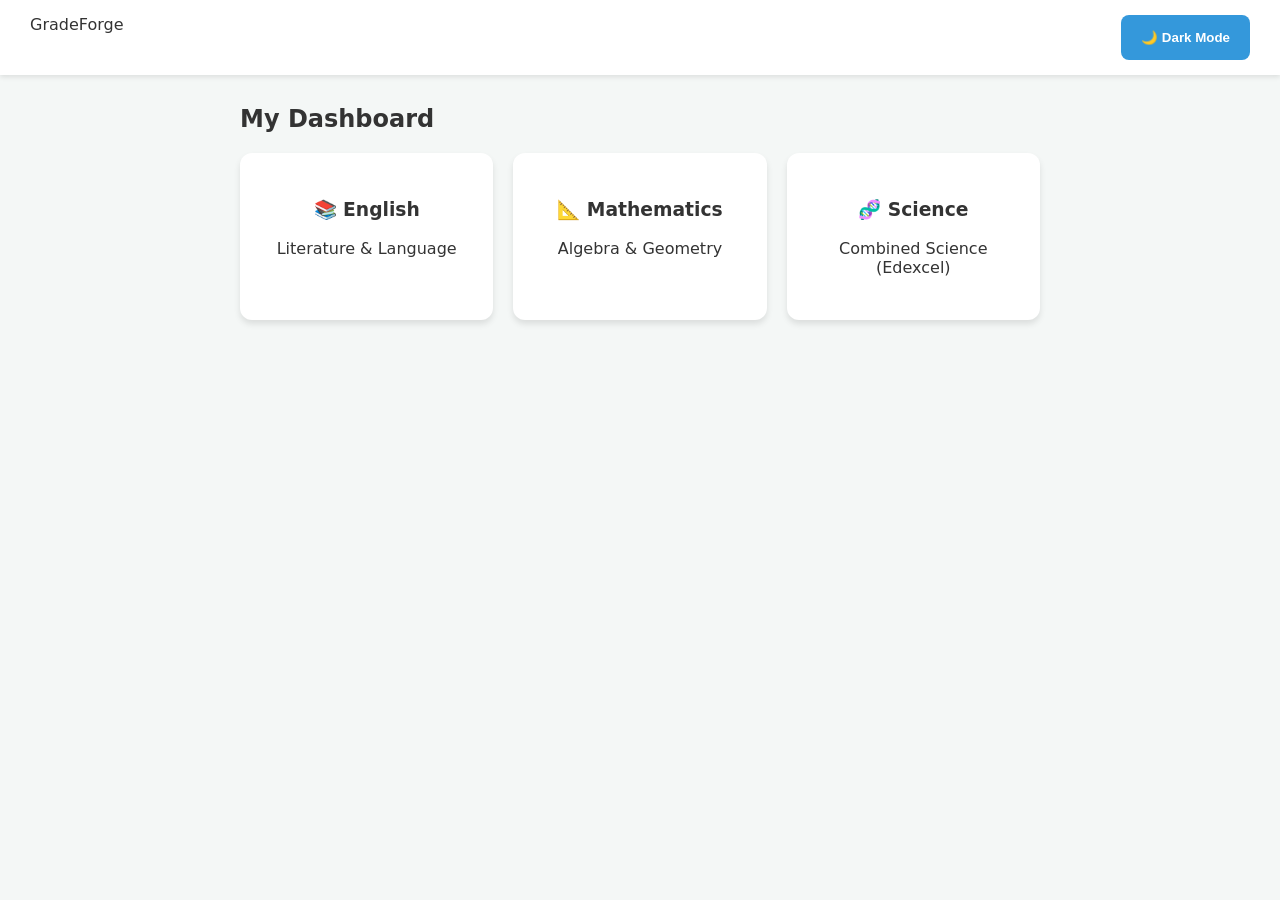
==== index.html @ 99d4a9f8 "Update index.html" ====
<!DOCTYPE html>
<html lang="en">
<head>
    <meta charset="UTF-8">
    <meta name="viewport" content="width=device-width, initial-scale=1.0">
    <title>GradeForge | Study Suite</title>
    <link rel="stylesheet" href="style.css">
</head>
<body>

<nav>
    <div class="logo">GradeForge</div>
    <button class="primary-btn" onclick="toggleTheme()" id="theme-toggle">🌙 Dark Mode</button>
</nav>

<main id="app">
    <section id="home">
        <h1>My Dashboard</h1>
        <div class="subject-grid">
            <div class="subject-card" onclick="loadSubject('eng')">
                <h3>📚 English</h3>
                <p>Literature & Language</p>
            </div>
            <div class="subject-card" onclick="loadSubject('math')">
                <h3>📐 Mathematics</h3>
                <p>Algebra & Geometry</p>
            </div>
            <div class="subject-card" onclick="loadSubject('sci')">
                <h3>🧬 Science</h3>
                <p>Combined Science (Edexcel)</p>
            </div>
        </div>
    </section>

    <section id="study" class="hidden">
        <button class="primary-btn" onclick="goHome()">← Back</button>
        <h1 id="sub-title">Subject Title</h1>
        
        <div class="tabs">
            <button id="t-notes" class="tab-btn active" onclick="setTab('notes')">Notes</button>
            <button id="t-flash" class="tab-btn" onclick="setTab('flash')">Flashcards</button>
        </div>

        <div id="v-notes" class="content-box">
            <div id="note-body">Select a subject to see your notes.</div>
        </div>

        <div id="v-flash" class="content-box hidden">
            <div id="flash-filters" class="filter-group hidden">
                <button class="filter-btn active" onclick="filterCards('ALL')">All</button>
                <button class="filter-btn" onclick="filterCards('BIOLOGY')">Bio</button>
                <button class="filter-btn" onclick="filterCards('CHEMISTRY')">Chem</button>
                <button class="filter-btn" onclick="filterCards('PHYSICS')">Phys</button>
            </div>

            <div class="flashcard-box">
                <div class="card-part front-part">
                    <small id="f-topic">QUESTION</small>
                    <div id="f-front">Loading cards...</div>
                </div>
                <div class="card-part back-part" id="f-back-wrapper" style="display:none;">
                    <small>ANSWER</small>
                    <div id="f-back"></div>
                </div>
            </div>

            <div class="flash-controls">
                <button class="primary-btn" id="reveal-btn" onclick="toggleAnswer()">Show Answer</button>
                <button class="primary-btn next-btn" onclick="handleNextCard()">Next Card →</button>
                <button class="primary-btn shuffle-btn" onclick="shuffleCurrentDeck()">🔀 Shuffle Deck</button>
            </div>
        </div>
    </section>
</main>

<script src="script.js"></script>
</body>
</html>
---- style.css ----
:root {
    --bg: #f4f7f6;
    --text: #333;
    --card: #ffffff;
    --accent: #3498db;
    --border: #dfe6e9;
}

body.dark {
    --bg: #1a1a1a;
    --text: #e0e0e0;
    --card: #2d2d2d;
    --accent: #2980b9;
    --border: #444;
}

body {
    background-color: var(--bg);
    color: var(--text);
    font-family: 'Segoe UI', system-ui, sans-serif;
    margin: 0;
    transition: 0.3s;
}

nav {
    display: flex;
    justify-content: space-between;
    padding: 15px 30px;
    background: var(--card);
    box-shadow: 0 2px 5px rgba(0,0,0,0.1);
}

main { max-width: 800px; margin: 30px auto; padding: 0 20px; }

.subject-grid { display: grid; grid-template-columns: repeat(auto-fit, minmax(200px, 1fr)); gap: 20px; }
.subject-card { background: var(--card); padding: 25px; border-radius: 12px; cursor: pointer; text-align: center; box-shadow: 0 4px 6px rgba(0,0,0,0.1); border: 2px solid transparent; }
.subject-card:hover { border-color: var(--accent); }

.tabs { display: flex; gap: 10px; margin: 20px 0; }
.tab-btn { flex: 1; padding: 12px; border: none; background: #ccc; cursor: pointer; border-radius: 5px; font-weight: bold; }
.tab-btn.active { background: var(--accent); color: white; }

.content-box { background: var(--card); padding: 25px; border-radius: 10px; box-shadow: 0 4px 6px rgba(0,0,0,0.1); }
.hidden { display: none !important; }

/* STACKED FLASHCARD DESIGN */
.flashcard-box { width: 100%; margin-bottom: 20px; }
.card-part { padding: 30px; border-radius: 12px; text-align: center; font-size: 1.2rem; margin-bottom: 12px; border-left: 10px solid transparent; }
.front-part { background: var(--accent); color: white; border-left-color: #2980b9; }
.back-part { background: #27ae60; color: white; border-left-color: #1e8449; animation: slideIn 0.3s ease-out; }

@keyframes slideIn { from { opacity: 0; transform: translateY(-10px); } to { opacity: 1; transform: translateY(0); } }

.flash-controls { display: flex; flex-direction: column; gap: 12px; }
.next-btn { background: #34495e !important; }

small { display: block; font-size: 0.7rem; text-transform: uppercase; margin-bottom: 10px; opacity: 0.8; }

.primary-btn { background: var(--accent); color: white; border: none; padding: 15px 20px; border-radius: 8px; cursor: pointer; font-weight: bold; }
.quiz-opt { display: block; width: 100%; padding: 12px; margin: 8px 0; background: var(--bg); color: var(--text); border: 1px solid #ccc; border-radius: 5px; cursor: pointer; text-align: left; }
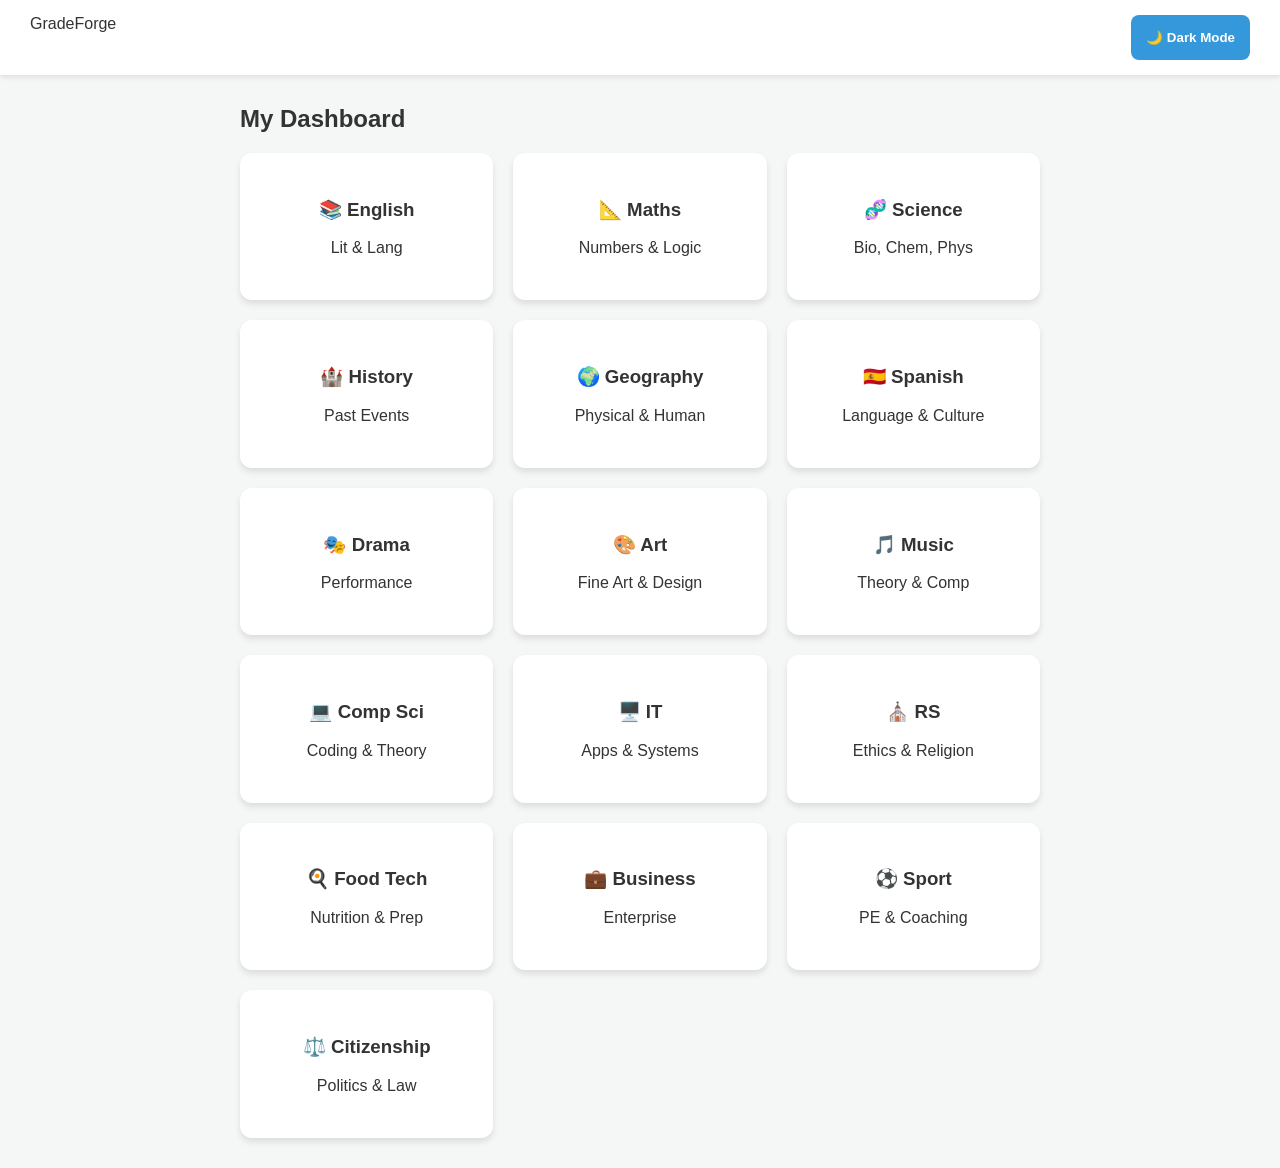
==== commit b1e9077d: "Update index.html" ====
--- a/index.html
+++ b/index.html
@@ -17,18 +17,22 @@
     <section id="home">
         <h1>My Dashboard</h1>
         <div class="subject-grid">
-            <div class="subject-card" onclick="loadSubject('eng')">
-                <h3>📚 English</h3>
-                <p>Literature & Language</p>
-            </div>
-            <div class="subject-card" onclick="loadSubject('math')">
-                <h3>📐 Mathematics</h3>
-                <p>Algebra & Geometry</p>
-            </div>
-            <div class="subject-card" onclick="loadSubject('sci')">
-                <h3>🧬 Science</h3>
-                <p>Combined Science (Edexcel)</p>
-            </div>
+            <div class="subject-card" onclick="loadSubject('eng')"><h3>📚 English</h3><p>Lit & Lang</p></div>
+            <div class="subject-card" onclick="loadSubject('math')"><h3>📐 Maths</h3><p>Numbers & Logic</p></div>
+            <div class="subject-card" onclick="loadSubject('sci')"><h3>🧬 Science</h3><p>Bio, Chem, Phys</p></div>
+            <div class="subject-card" onclick="loadSubject('hist')"><h3>🏰 History</h3><p>Past Events</p></div>
+            <div class="subject-card" onclick="loadSubject('geo')"><h3>🌍 Geography</h3><p>Physical & Human</p></div>
+            <div class="subject-card" onclick="loadSubject('span')"><h3>🇪🇸 Spanish</h3><p>Language & Culture</p></div>
+            <div class="subject-card" onclick="loadSubject('dra')"><h3>🎭 Drama</h3><p>Performance</p></div>
+            <div class="subject-card" onclick="loadSubject('art')"><h3>🎨 Art</h3><p>Fine Art & Design</p></div>
+            <div class="subject-card" onclick="loadSubject('mus')"><h3>🎵 Music</h3><p>Theory & Comp</p></div>
+            <div class="subject-card" onclick="loadSubject('cs')"><h3>💻 Comp Sci</h3><p>Coding & Theory</p></div>
+            <div class="subject-card" onclick="loadSubject('it')"><h3>🖥️ IT</h3><p>Apps & Systems</p></div>
+            <div class="subject-card" onclick="loadSubject('rs')"><h3>⛪ RS</h3><p>Ethics & Religion</p></div>
+            <div class="subject-card" onclick="loadSubject('food')"><h3>🍳 Food Tech</h3><p>Nutrition & Prep</p></div>
+            <div class="subject-card" onclick="loadSubject('biz')"><h3>💼 Business</h3><p>Enterprise</p></div>
+            <div class="subject-card" onclick="loadSubject('sport')"><h3>⚽ Sport</h3><p>PE & Coaching</p></div>
+            <div class="subject-card" onclick="loadSubject('cit')"><h3>⚖️ Citizenship</h3><p>Politics & Law</p></div>
         </div>
     </section>
 
@@ -42,7 +46,7 @@
         </div>
 
         <div id="v-notes" class="content-box">
-            <div id="note-body">Select a subject to see your notes.</div>
+            <div id="note-body">Select a subject.</div>
         </div>
 
         <div id="v-flash" class="content-box hidden">
--- a/style.css
+++ b/style.css
@@ -1,37 +1,11 @@
-:root {
-    --bg: #f4f7f6;
-    --text: #333;
-    --card: #ffffff;
-    --accent: #3498db;
-    --border: #dfe6e9;
-}
+:root { --bg: #f4f7f6; --text: #333; --card: #ffffff; --accent: #3498db; --border: #dfe6e9; }
+body.dark { --bg: #1a1a1a; --text: #e0e0e0; --card: #2d2d2d; --accent: #2980b9; --border: #444; }
 
-body.dark {
-    --bg: #1a1a1a;
-    --text: #e0e0e0;
-    --card: #2d2d2d;
-    --accent: #2980b9;
-    --border: #444;
-}
-
-body {
-    background-color: var(--bg);
-    color: var(--text);
-    font-family: 'Segoe UI', system-ui, sans-serif;
-    margin: 0;
-    transition: 0.3s;
-}
-
-nav {
-    display: flex;
-    justify-content: space-between;
-    padding: 15px 30px;
-    background: var(--card);
-    box-shadow: 0 2px 5px rgba(0,0,0,0.1);
-}
-
+body { background-color: var(--bg); color: var(--text); font-family: sans-serif; margin: 0; transition: 0.3s; }
+nav { display: flex; justify-content: space-between; padding: 15px 30px; background: var(--card); box-shadow: 0 2px 5px rgba(0,0,0,0.1); }
 main { max-width: 800px; margin: 30px auto; padding: 0 20px; }
 
+.hidden { display: none !important; }
 .subject-grid { display: grid; grid-template-columns: repeat(auto-fit, minmax(200px, 1fr)); gap: 20px; }
 .subject-card { background: var(--card); padding: 25px; border-radius: 12px; cursor: pointer; text-align: center; box-shadow: 0 4px 6px rgba(0,0,0,0.1); border: 2px solid transparent; }
 .subject-card:hover { border-color: var(--accent); }
@@ -40,21 +14,20 @@
 .tab-btn { flex: 1; padding: 12px; border: none; background: #ccc; cursor: pointer; border-radius: 5px; font-weight: bold; }
 .tab-btn.active { background: var(--accent); color: white; }
 
-.content-box { background: var(--card); padding: 25px; border-radius: 10px; box-shadow: 0 4px 6px rgba(0,0,0,0.1); }
-.hidden { display: none !important; }
+.content-box { background: var(--card); padding: 20px; border-radius: 10px; box-shadow: 0 4px 6px rgba(0,0,0,0.1); }
 
-/* STACKED FLASHCARD DESIGN */
-.flashcard-box { width: 100%; margin-bottom: 20px; }
-.card-part { padding: 30px; border-radius: 12px; text-align: center; font-size: 1.2rem; margin-bottom: 12px; border-left: 10px solid transparent; }
+.card-part { padding: 30px; border-radius: 12px; text-align: center; font-size: 1.1rem; margin-bottom: 12px; border-left: 8px solid transparent; }
 .front-part { background: var(--accent); color: white; border-left-color: #2980b9; }
-.back-part { background: #27ae60; color: white; border-left-color: #1e8449; animation: slideIn 0.3s ease-out; }
+.back-part { background: #27ae60; color: white; border-left-color: #1e8449; animation: slideIn 0.2s ease-out; }
+@keyframes slideIn { from { opacity: 0; transform: translateY(-5px); } to { opacity: 1; transform: translateY(0); } }
 
-@keyframes slideIn { from { opacity: 0; transform: translateY(-10px); } to { opacity: 1; transform: translateY(0); } }
+.filter-group { display: flex; gap: 8px; margin-bottom: 15px; justify-content: center; flex-wrap: wrap; }
+.filter-btn { padding: 6px 12px; border: 2px solid var(--accent); background: transparent; color: var(--text); border-radius: 20px; cursor: pointer; font-size: 0.8rem; font-weight: bold; }
+.filter-btn.active { background: var(--accent); color: white; }
 
 .flash-controls { display: flex; flex-direction: column; gap: 12px; }
+.primary-btn { background: var(--accent); color: white; border: none; padding: 15px; border-radius: 8px; cursor: pointer; font-weight: bold; }
 .next-btn { background: #34495e !important; }
+.shuffle-btn { background: #8e44ad !important; margin-top: 5px; } /* Purple Shuffle Button */
 
-small { display: block; font-size: 0.7rem; text-transform: uppercase; margin-bottom: 10px; opacity: 0.8; }
-
-.primary-btn { background: var(--accent); color: white; border: none; padding: 15px 20px; border-radius: 8px; cursor: pointer; font-weight: bold; }
-.quiz-opt { display: block; width: 100%; padding: 12px; margin: 8px 0; background: var(--bg); color: var(--text); border: 1px solid #ccc; border-radius: 5px; cursor: pointer; text-align: left; }
+small { display: block; font-size: 0.7rem; text-transform: uppercase; margin-bottom: 5px; opacity: 0.8; }
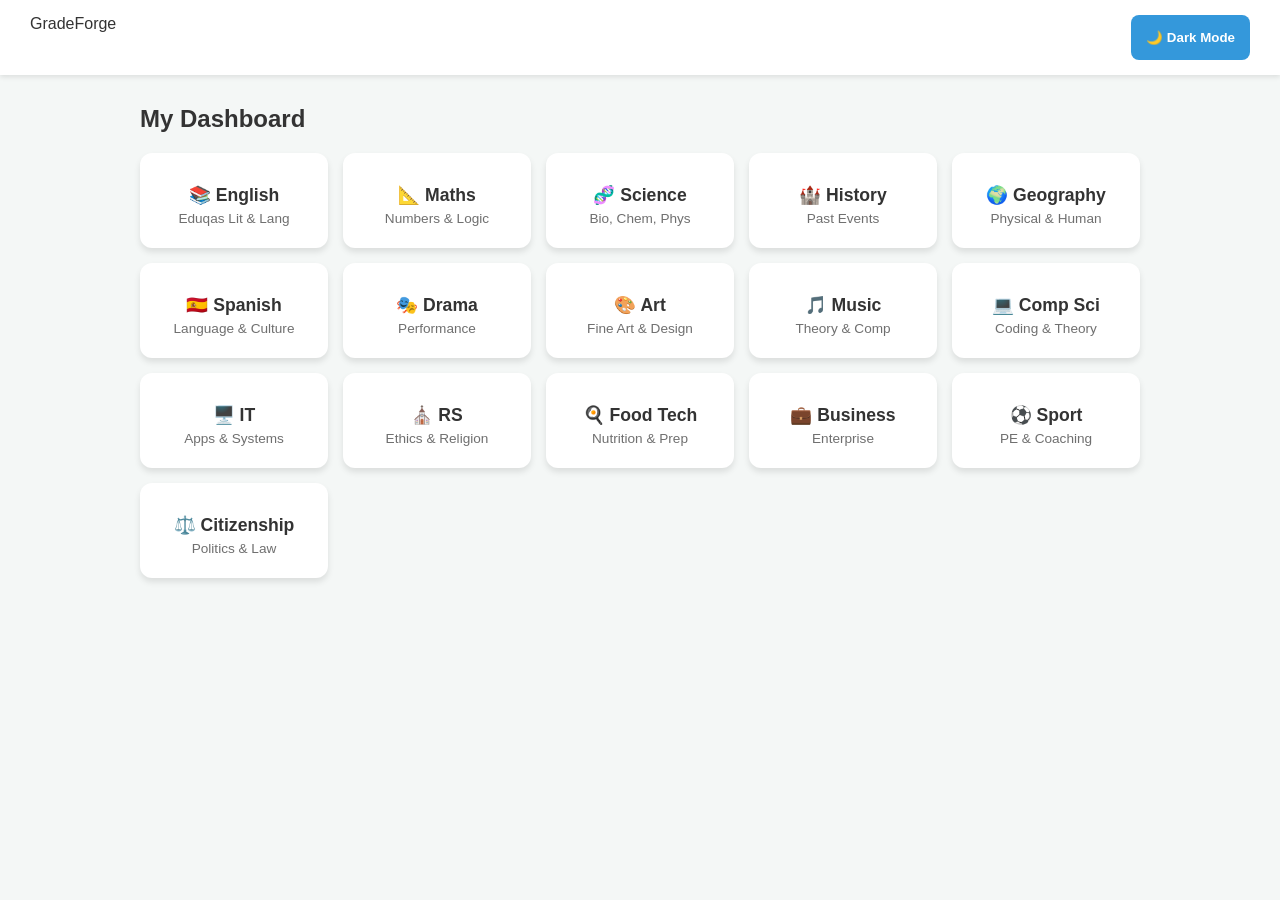
==== commit 7ad6361a: "Update index.html" ====
--- a/index.html
+++ b/index.html
@@ -17,7 +17,7 @@
     <section id="home">
         <h1>My Dashboard</h1>
         <div class="subject-grid">
-            <div class="subject-card" onclick="loadSubject('eng')"><h3>📚 English</h3><p>Lit & Lang</p></div>
+            <div class="subject-card" onclick="loadSubject('eng')"><h3>📚 English</h3><p>Eduqas Lit & Lang</p></div>
             <div class="subject-card" onclick="loadSubject('math')"><h3>📐 Maths</h3><p>Numbers & Logic</p></div>
             <div class="subject-card" onclick="loadSubject('sci')"><h3>🧬 Science</h3><p>Bio, Chem, Phys</p></div>
             <div class="subject-card" onclick="loadSubject('hist')"><h3>🏰 History</h3><p>Past Events</p></div>
@@ -41,7 +41,7 @@
         <h1 id="sub-title">Subject Title</h1>
         
         <div class="tabs">
-            <button id="t-notes" class="tab-btn active" onclick="setTab('notes')">Notes</button>
+            <button id="t-notes" class="tab-btn active" onclick="setTab('notes')">Notes/Exam Prep</button>
             <button id="t-flash" class="tab-btn" onclick="setTab('flash')">Flashcards</button>
         </div>
 
--- a/style.css
+++ b/style.css
@@ -3,31 +3,32 @@
 
 body { background-color: var(--bg); color: var(--text); font-family: sans-serif; margin: 0; transition: 0.3s; }
 nav { display: flex; justify-content: space-between; padding: 15px 30px; background: var(--card); box-shadow: 0 2px 5px rgba(0,0,0,0.1); }
-main { max-width: 800px; margin: 30px auto; padding: 0 20px; }
+main { max-width: 1000px; margin: 30px auto; padding: 0 20px; }
 
 .hidden { display: none !important; }
-.subject-grid { display: grid; grid-template-columns: repeat(auto-fit, minmax(200px, 1fr)); gap: 20px; }
-.subject-card { background: var(--card); padding: 25px; border-radius: 12px; cursor: pointer; text-align: center; box-shadow: 0 4px 6px rgba(0,0,0,0.1); border: 2px solid transparent; }
-.subject-card:hover { border-color: var(--accent); }
+.subject-grid { display: grid; grid-template-columns: repeat(auto-fill, minmax(180px, 1fr)); gap: 15px; }
+.subject-card { background: var(--card); padding: 20px; border-radius: 12px; cursor: pointer; text-align: center; box-shadow: 0 4px 6px rgba(0,0,0,0.1); border: 2px solid transparent; transition: 0.2s; }
+.subject-card:hover { border-color: var(--accent); transform: translateY(-3px); }
+.subject-card h3 { margin: 10px 0 5px 0; font-size: 1.1rem; }
+.subject-card p { margin: 0; font-size: 0.85rem; opacity: 0.7; }
 
 .tabs { display: flex; gap: 10px; margin: 20px 0; }
 .tab-btn { flex: 1; padding: 12px; border: none; background: #ccc; cursor: pointer; border-radius: 5px; font-weight: bold; }
 .tab-btn.active { background: var(--accent); color: white; }
 
 .content-box { background: var(--card); padding: 20px; border-radius: 10px; box-shadow: 0 4px 6px rgba(0,0,0,0.1); }
-
 .card-part { padding: 30px; border-radius: 12px; text-align: center; font-size: 1.1rem; margin-bottom: 12px; border-left: 8px solid transparent; }
 .front-part { background: var(--accent); color: white; border-left-color: #2980b9; }
 .back-part { background: #27ae60; color: white; border-left-color: #1e8449; animation: slideIn 0.2s ease-out; }
+
 @keyframes slideIn { from { opacity: 0; transform: translateY(-5px); } to { opacity: 1; transform: translateY(0); } }
 
 .filter-group { display: flex; gap: 8px; margin-bottom: 15px; justify-content: center; flex-wrap: wrap; }
 .filter-btn { padding: 6px 12px; border: 2px solid var(--accent); background: transparent; color: var(--text); border-radius: 20px; cursor: pointer; font-size: 0.8rem; font-weight: bold; }
 .filter-btn.active { background: var(--accent); color: white; }
 
-.flash-controls { display: flex; flex-direction: column; gap: 12px; }
+.flash-controls { display: flex; flex-direction: column; gap: 10px; }
 .primary-btn { background: var(--accent); color: white; border: none; padding: 15px; border-radius: 8px; cursor: pointer; font-weight: bold; }
 .next-btn { background: #34495e !important; }
-.shuffle-btn { background: #8e44ad !important; margin-top: 5px; } /* Purple Shuffle Button */
-
+.shuffle-btn { background: #8e44ad !important; }
 small { display: block; font-size: 0.7rem; text-transform: uppercase; margin-bottom: 5px; opacity: 0.8; }
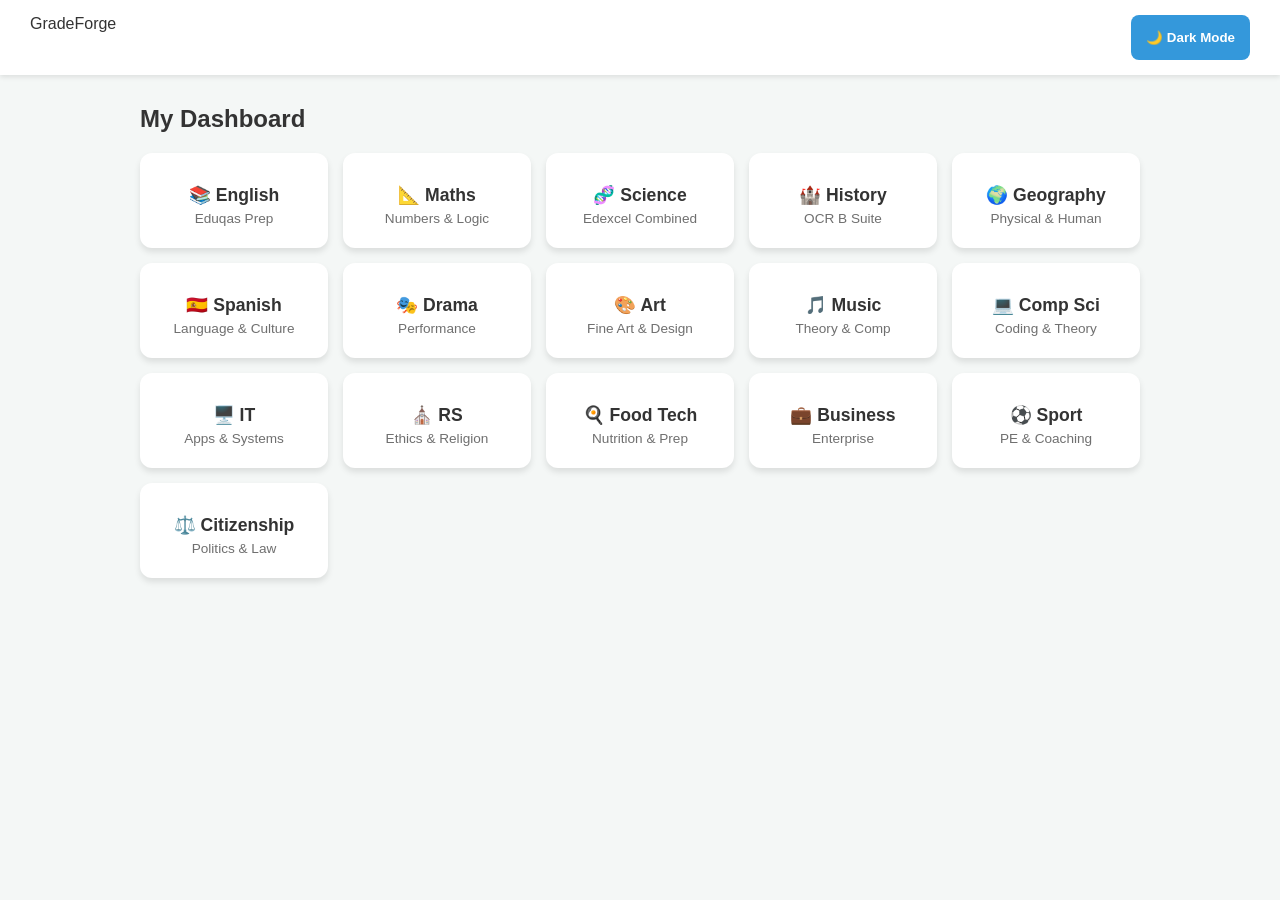
==== commit 0beacafd: "Update index.html" ====
--- a/index.html
+++ b/index.html
@@ -17,10 +17,10 @@
     <section id="home">
         <h1>My Dashboard</h1>
         <div class="subject-grid">
-            <div class="subject-card" onclick="loadSubject('eng')"><h3>📚 English</h3><p>Eduqas Lit & Lang</p></div>
+            <div class="subject-card" onclick="loadSubject('eng')"><h3>📚 English</h3><p>Eduqas Prep</p></div>
             <div class="subject-card" onclick="loadSubject('math')"><h3>📐 Maths</h3><p>Numbers & Logic</p></div>
-            <div class="subject-card" onclick="loadSubject('sci')"><h3>🧬 Science</h3><p>Bio, Chem, Phys</p></div>
-            <div class="subject-card" onclick="loadSubject('hist')"><h3>🏰 History</h3><p>Past Events</p></div>
+            <div class="subject-card" onclick="loadSubject('sci')"><h3>🧬 Science</h3><p>Edexcel Combined</p></div>
+            <div class="subject-card" onclick="loadSubject('hist')"><h3>🏰 History</h3><p>OCR B Suite</p></div>
             <div class="subject-card" onclick="loadSubject('geo')"><h3>🌍 Geography</h3><p>Physical & Human</p></div>
             <div class="subject-card" onclick="loadSubject('span')"><h3>🇪🇸 Spanish</h3><p>Language & Culture</p></div>
             <div class="subject-card" onclick="loadSubject('dra')"><h3>🎭 Drama</h3><p>Performance</p></div>
--- a/style.css
+++ b/style.css
@@ -17,6 +17,25 @@
 .tab-btn.active { background: var(--accent); color: white; }
 
 .content-box { background: var(--card); padding: 20px; border-radius: 10px; box-shadow: 0 4px 6px rgba(0,0,0,0.1); }
+
+/* EXAM STYLE BOXES */
+.exam-box {
+    background: rgba(52, 152, 219, 0.1);
+    border-left: 4px solid var(--accent);
+    padding: 15px;
+    margin: 15px 0;
+    border-radius: 4px;
+    color: var(--text);
+}
+.exam-tag {
+    font-weight: bold;
+    color: var(--accent);
+    font-size: 0.75rem;
+    text-transform: uppercase;
+    display: block;
+    margin-bottom: 5px;
+}
+
 .card-part { padding: 30px; border-radius: 12px; text-align: center; font-size: 1.1rem; margin-bottom: 12px; border-left: 8px solid transparent; }
 .front-part { background: var(--accent); color: white; border-left-color: #2980b9; }
 .back-part { background: #27ae60; color: white; border-left-color: #1e8449; animation: slideIn 0.2s ease-out; }
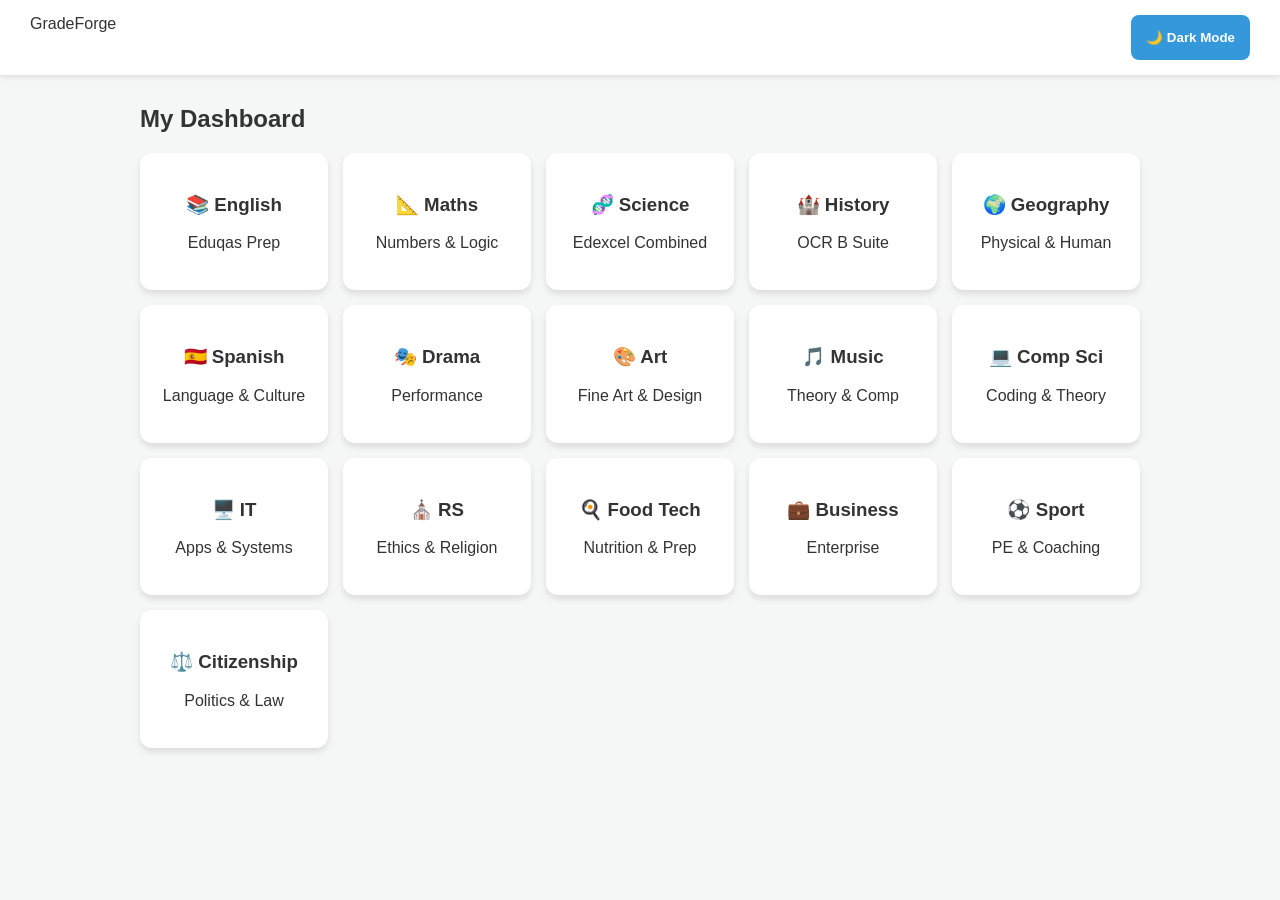
==== commit 6ec6b723: "Update index.html" ====
--- a/index.html
+++ b/index.html
@@ -41,7 +41,7 @@
         <h1 id="sub-title">Subject Title</h1>
         
         <div class="tabs">
-            <button id="t-notes" class="tab-btn active" onclick="setTab('notes')">Notes/Exam Prep</button>
+            <button id="t-notes" class="tab-btn active" onclick="setTab('notes')">Notes</button>
             <button id="t-flash" class="tab-btn" onclick="setTab('flash')">Flashcards</button>
         </div>
 
--- a/style.css
+++ b/style.css
@@ -9,8 +9,6 @@
 .subject-grid { display: grid; grid-template-columns: repeat(auto-fill, minmax(180px, 1fr)); gap: 15px; }
 .subject-card { background: var(--card); padding: 20px; border-radius: 12px; cursor: pointer; text-align: center; box-shadow: 0 4px 6px rgba(0,0,0,0.1); border: 2px solid transparent; transition: 0.2s; }
 .subject-card:hover { border-color: var(--accent); transform: translateY(-3px); }
-.subject-card h3 { margin: 10px 0 5px 0; font-size: 1.1rem; }
-.subject-card p { margin: 0; font-size: 0.85rem; opacity: 0.7; }
 
 .tabs { display: flex; gap: 10px; margin: 20px 0; }
 .tab-btn { flex: 1; padding: 12px; border: none; background: #ccc; cursor: pointer; border-radius: 5px; font-weight: bold; }
@@ -18,23 +16,9 @@
 
 .content-box { background: var(--card); padding: 20px; border-radius: 10px; box-shadow: 0 4px 6px rgba(0,0,0,0.1); }
 
-/* EXAM STYLE BOXES */
-.exam-box {
-    background: rgba(52, 152, 219, 0.1);
-    border-left: 4px solid var(--accent);
-    padding: 15px;
-    margin: 15px 0;
-    border-radius: 4px;
-    color: var(--text);
-}
-.exam-tag {
-    font-weight: bold;
-    color: var(--accent);
-    font-size: 0.75rem;
-    text-transform: uppercase;
-    display: block;
-    margin-bottom: 5px;
-}
+/* EXAM BOXES */
+.exam-box { background: rgba(52, 152, 219, 0.1); border-left: 4px solid var(--accent); padding: 15px; margin: 15px 0; border-radius: 4px; }
+.exam-tag { font-weight: bold; color: var(--accent); font-size: 0.75rem; text-transform: uppercase; display: block; margin-bottom: 5px; }
 
 .card-part { padding: 30px; border-radius: 12px; text-align: center; font-size: 1.1rem; margin-bottom: 12px; border-left: 8px solid transparent; }
 .front-part { background: var(--accent); color: white; border-left-color: #2980b9; }
@@ -46,8 +30,5 @@
 .filter-btn { padding: 6px 12px; border: 2px solid var(--accent); background: transparent; color: var(--text); border-radius: 20px; cursor: pointer; font-size: 0.8rem; font-weight: bold; }
 .filter-btn.active { background: var(--accent); color: white; }
 
-.flash-controls { display: flex; flex-direction: column; gap: 10px; }
 .primary-btn { background: var(--accent); color: white; border: none; padding: 15px; border-radius: 8px; cursor: pointer; font-weight: bold; }
-.next-btn { background: #34495e !important; }
-.shuffle-btn { background: #8e44ad !important; }
 small { display: block; font-size: 0.7rem; text-transform: uppercase; margin-bottom: 5px; opacity: 0.8; }
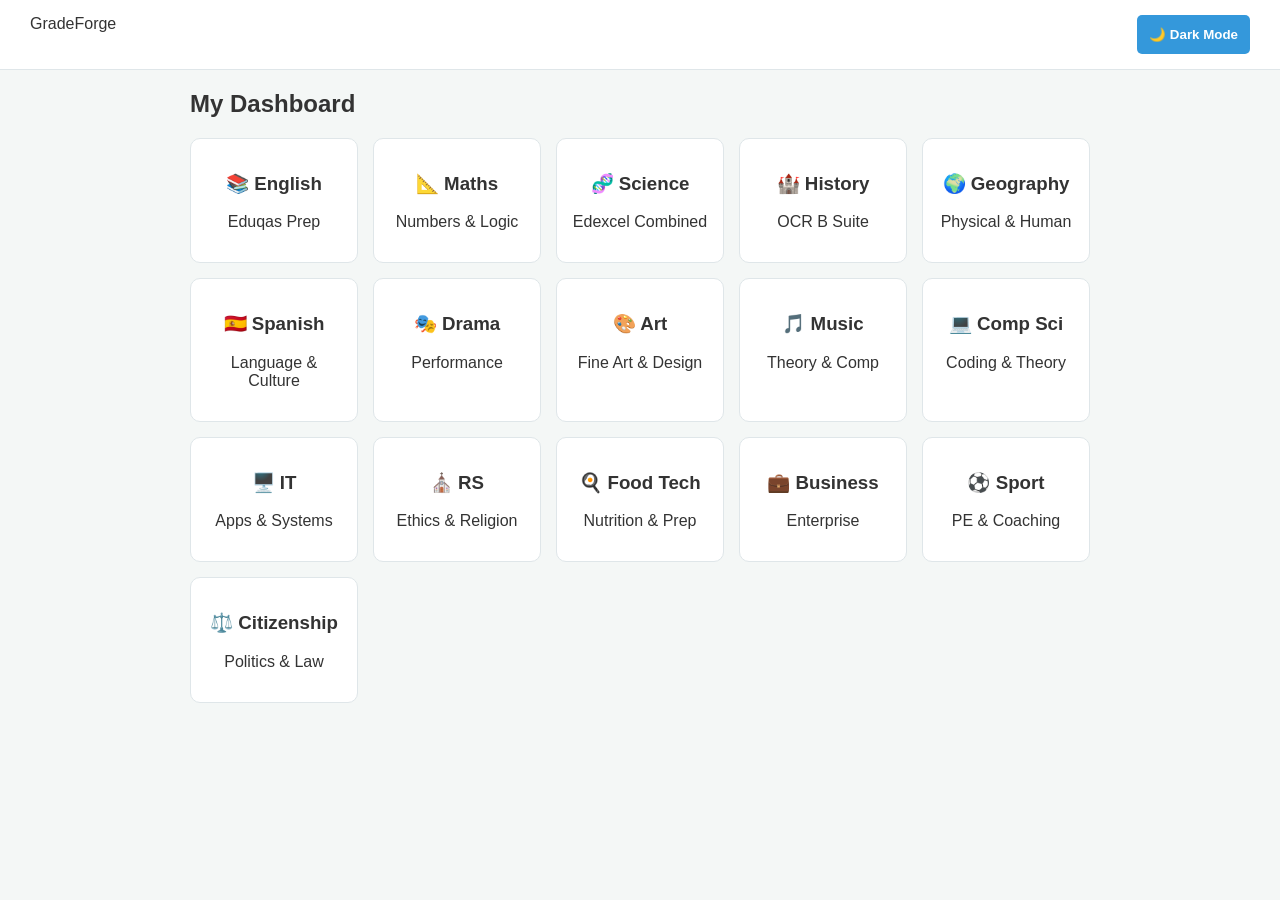
==== commit 0ed08a06: "Update index.html" ====
--- a/index.html
+++ b/index.html
@@ -10,7 +10,7 @@
 
 <nav>
     <div class="logo">GradeForge</div>
-    <button class="primary-btn" onclick="toggleTheme()" id="theme-toggle">🌙 Dark Mode</button>
+    <button class="primary-btn" onclick="toggleTheme()">🌙 Dark Mode</button>
 </nav>
 
 <main id="app">
@@ -50,17 +50,17 @@
         </div>
 
         <div id="v-flash" class="content-box hidden">
-            <div id="flash-filters" class="filter-group hidden">
-                <button class="filter-btn active" onclick="filterCards('ALL')">All</button>
-                <button class="filter-btn" onclick="filterCards('BIOLOGY')">Bio</button>
-                <button class="filter-btn" onclick="filterCards('CHEMISTRY')">Chem</button>
-                <button class="filter-btn" onclick="filterCards('PHYSICS')">Phys</button>
+            <div class="filter-group">
+                <button class="filter-btn active" id="btn-all" onclick="filterCards('ALL')">All Cards</button>
+                <button class="filter-btn rag-red" onclick="filterByRag('red')">🔴 Red</button>
+                <button class="filter-btn rag-amber" onclick="filterByRag('amber')">🟠 Amber</button>
+                <button class="filter-btn rag-green" onclick="filterByRag('green')">🟢 Green</button>
             </div>
 
             <div class="flashcard-box">
-                <div class="card-part front-part">
+                <div id="f-card-container" class="card-part front-part">
                     <small id="f-topic">QUESTION</small>
-                    <div id="f-front">Loading cards...</div>
+                    <div id="f-front">Loading...</div>
                 </div>
                 <div class="card-part back-part" id="f-back-wrapper" style="display:none;">
                     <small>ANSWER</small>
@@ -68,10 +68,19 @@
                 </div>
             </div>
 
-            <div class="flash-controls">
+            <div class="rag-controls">
+                <p style="text-align:center; font-size: 0.8rem; margin: 10px 0 5px 0;">Rate Confidence:</p>
+                <div style="display: flex; gap: 5px;">
+                    <button class="primary-btn" onclick="rateCard('red')" style="background:#e74c3c; flex:1;">Red</button>
+                    <button class="primary-btn" onclick="rateCard('amber')" style="background:#f39c12; flex:1;">Amber</button>
+                    <button class="primary-btn" onclick="rateCard('green')" style="background:#27ae60; flex:1;">Green</button>
+                </div>
+            </div>
+
+            <div class="flash-controls" style="margin-top: 20px; display: flex; flex-direction: column; gap: 8px;">
                 <button class="primary-btn" id="reveal-btn" onclick="toggleAnswer()">Show Answer</button>
-                <button class="primary-btn next-btn" onclick="handleNextCard()">Next Card →</button>
-                <button class="primary-btn shuffle-btn" onclick="shuffleCurrentDeck()">🔀 Shuffle Deck</button>
+                <button class="primary-btn" onclick="handleNextCard()">Next Card →</button>
+                <button class="primary-btn" onclick="resetAllRatings()" style="background:#7f8c8d; font-size: 0.7rem; padding: 5px;">Reset All Ratings</button>
             </div>
         </div>
     </section>
--- a/style.css
+++ b/style.css
@@ -1,34 +1,25 @@
 :root { --bg: #f4f7f6; --text: #333; --card: #ffffff; --accent: #3498db; --border: #dfe6e9; }
 body.dark { --bg: #1a1a1a; --text: #e0e0e0; --card: #2d2d2d; --accent: #2980b9; --border: #444; }
 
-body { background-color: var(--bg); color: var(--text); font-family: sans-serif; margin: 0; transition: 0.3s; }
-nav { display: flex; justify-content: space-between; padding: 15px 30px; background: var(--card); box-shadow: 0 2px 5px rgba(0,0,0,0.1); }
-main { max-width: 1000px; margin: 30px auto; padding: 0 20px; }
+body { background-color: var(--bg); color: var(--text); font-family: sans-serif; margin: 0; padding: 0; transition: 0.3s; }
+nav { display: flex; justify-content: space-between; padding: 15px 30px; background: var(--card); border-bottom: 1px solid var(--border); }
+main { max-width: 900px; margin: 20px auto; padding: 0 20px; }
 
 .hidden { display: none !important; }
-.subject-grid { display: grid; grid-template-columns: repeat(auto-fill, minmax(180px, 1fr)); gap: 15px; }
-.subject-card { background: var(--card); padding: 20px; border-radius: 12px; cursor: pointer; text-align: center; box-shadow: 0 4px 6px rgba(0,0,0,0.1); border: 2px solid transparent; transition: 0.2s; }
+.subject-grid { display: grid; grid-template-columns: repeat(auto-fill, minmax(150px, 1fr)); gap: 15px; margin-top: 20px; }
+.subject-card { background: var(--card); padding: 15px; border-radius: 10px; cursor: pointer; text-align: center; border: 1px solid var(--border); transition: 0.2s; }
 .subject-card:hover { border-color: var(--accent); transform: translateY(-3px); }
 
 .tabs { display: flex; gap: 10px; margin: 20px 0; }
-.tab-btn { flex: 1; padding: 12px; border: none; background: #ccc; cursor: pointer; border-radius: 5px; font-weight: bold; }
+.tab-btn { flex: 1; padding: 12px; border: none; background: #ddd; cursor: pointer; border-radius: 5px; font-weight: bold; }
 .tab-btn.active { background: var(--accent); color: white; }
 
-.content-box { background: var(--card); padding: 20px; border-radius: 10px; box-shadow: 0 4px 6px rgba(0,0,0,0.1); }
+.content-box { background: var(--card); padding: 20px; border-radius: 10px; border: 1px solid var(--border); }
+.exam-box { background: rgba(52, 152, 219, 0.1); border-left: 5px solid var(--accent); padding: 15px; margin: 15px 0; border-radius: 5px; }
 
-/* EXAM BOXES */
-.exam-box { background: rgba(52, 152, 219, 0.1); border-left: 4px solid var(--accent); padding: 15px; margin: 15px 0; border-radius: 4px; }
-.exam-tag { font-weight: bold; color: var(--accent); font-size: 0.75rem; text-transform: uppercase; display: block; margin-bottom: 5px; }
+.card-part { padding: 30px; border-radius: 10px; text-align: center; margin-bottom: 10px; }
+.front-part { background: var(--accent); color: white; }
+.back-part { background: #27ae60; color: white; }
 
-.card-part { padding: 30px; border-radius: 12px; text-align: center; font-size: 1.1rem; margin-bottom: 12px; border-left: 8px solid transparent; }
-.front-part { background: var(--accent); color: white; border-left-color: #2980b9; }
-.back-part { background: #27ae60; color: white; border-left-color: #1e8449; animation: slideIn 0.2s ease-out; }
-
-@keyframes slideIn { from { opacity: 0; transform: translateY(-5px); } to { opacity: 1; transform: translateY(0); } }
-
-.filter-group { display: flex; gap: 8px; margin-bottom: 15px; justify-content: center; flex-wrap: wrap; }
-.filter-btn { padding: 6px 12px; border: 2px solid var(--accent); background: transparent; color: var(--text); border-radius: 20px; cursor: pointer; font-size: 0.8rem; font-weight: bold; }
-.filter-btn.active { background: var(--accent); color: white; }
-
-.primary-btn { background: var(--accent); color: white; border: none; padding: 15px; border-radius: 8px; cursor: pointer; font-weight: bold; }
-small { display: block; font-size: 0.7rem; text-transform: uppercase; margin-bottom: 5px; opacity: 0.8; }
+.flash-controls { display: flex; flex-direction: column; gap: 10px; margin-top: 15px; }
+.primary-btn { background: var(--accent); color: white; border: none; padding: 12px; border-radius: 5px; cursor: pointer; font-weight: bold; }
